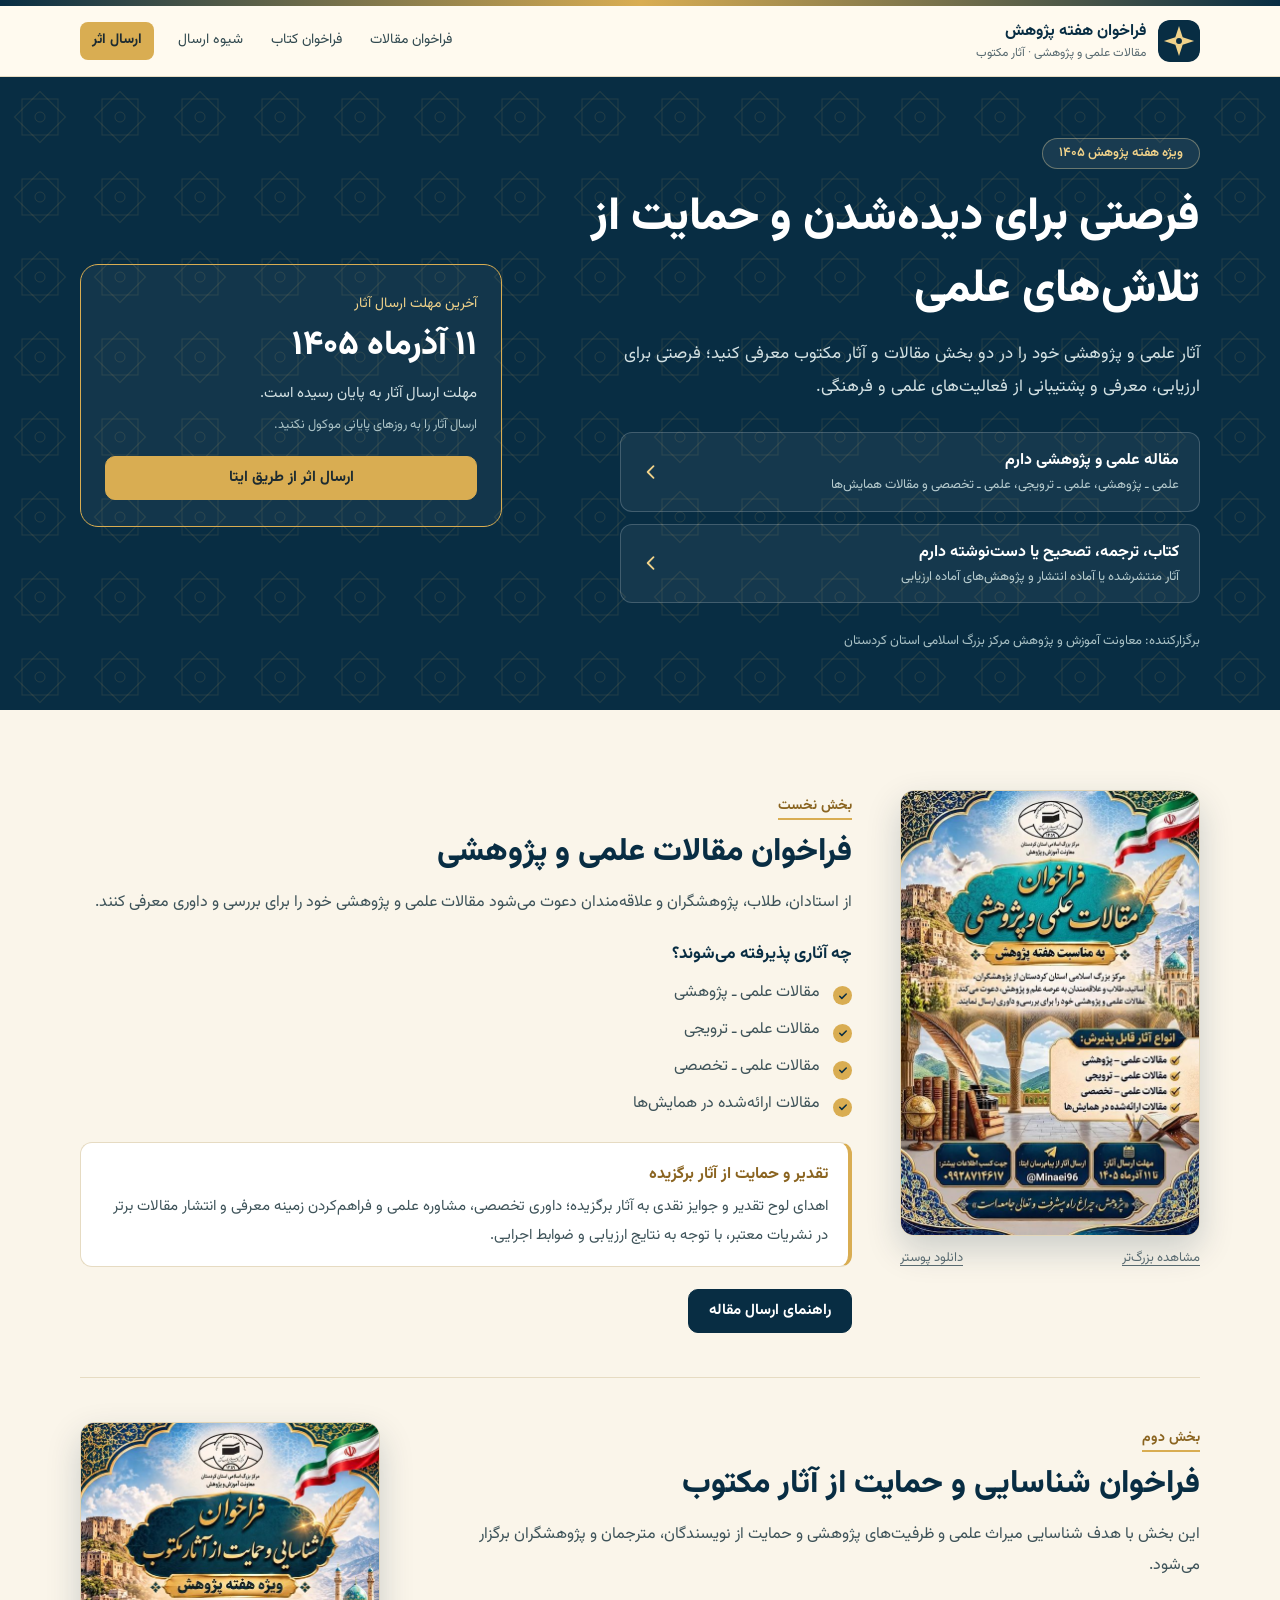
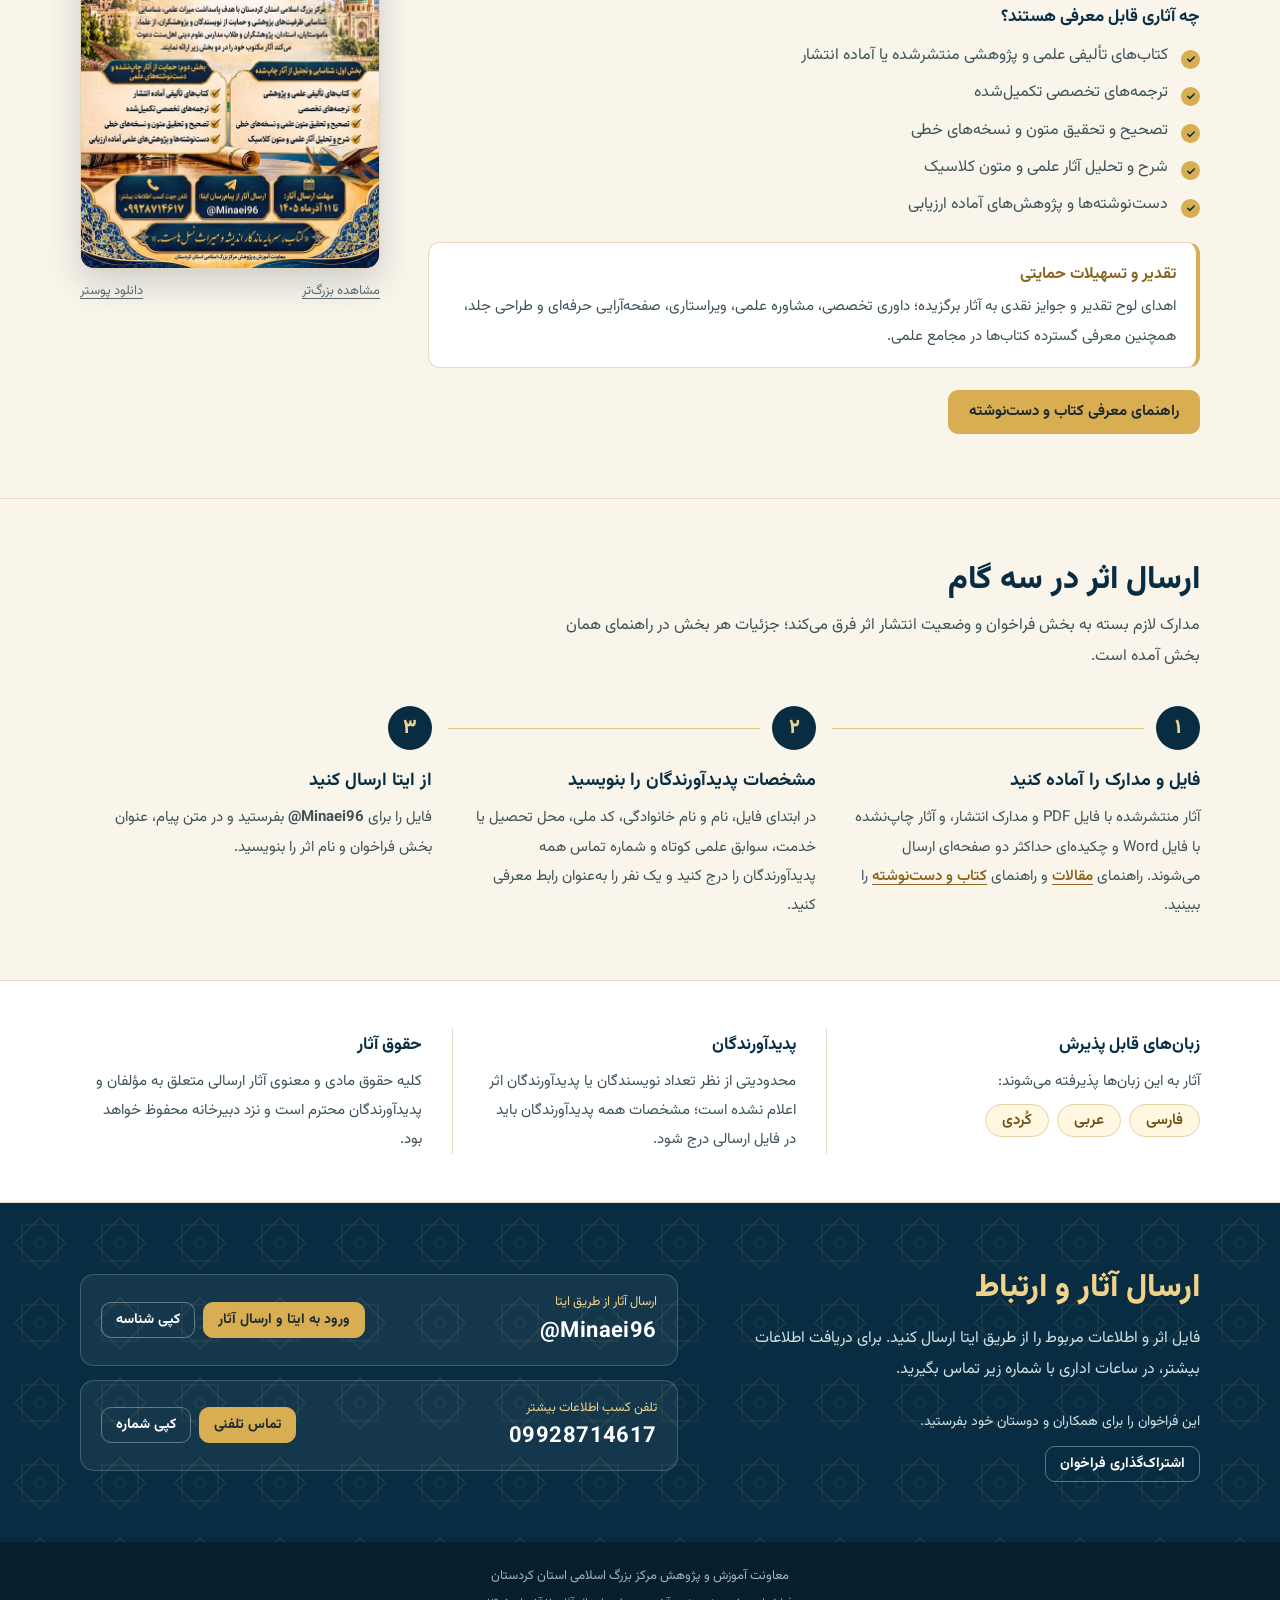
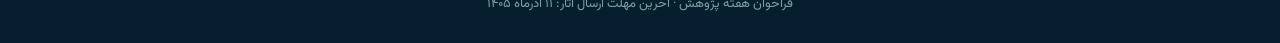
==== index.html @ f691f7b3 "Add files via upload" ====
<!doctype html>
<html lang="fa" dir="rtl">
<head>
<meta charset="utf-8">
<meta name="viewport" content="width=device-width, initial-scale=1">
<title>فراخوان هفته پژوهش | مقالات و آثار مکتوب</title>
<meta name="description" content="فراخوان هفته پژوهش: شناسایی مقالات علمی و پژوهشی و حمایت از آثار مکتوب. آخرین مهلت ارسال آثار: ۱۱ آذرماه ۱۴۰۵">
<meta name="theme-color" content="#082d43">
<link rel="canonical" href="https://pooryaminaei96.github.io/kurdistan_research_portal/">
<meta property="og:type" content="website">
<meta property="og:locale" content="fa_IR">
<meta property="og:title" content="فراخوان هفته پژوهش ۱۴۰۵">
<meta property="og:description" content="ارسال مقالات علمی و پژوهشی و آثار مکتوب تا ۱۱ آذرماه ۱۴۰۵">
<meta property="og:url" content="https://pooryaminaei96.github.io/kurdistan_research_portal/">
<meta property="og:image" content="https://pooryaminaei96.github.io/kurdistan_research_portal/assets/poster-articles.jpg">
<meta property="og:image:width" content="687">
<meta property="og:image:height" content="1024">
<meta name="twitter:card" content="summary_large_image">
<link rel="icon" type="image/svg+xml" href="assets/favicon.svg">
<link rel="preconnect" href="https://fonts.googleapis.com">
<link rel="preconnect" href="https://fonts.gstatic.com" crossorigin>
<link rel="stylesheet" href="https://fonts.googleapis.com/css2?family=Vazirmatn:wght@400;600;800&display=swap">
<link rel="stylesheet" href="css/style.css?v=2">
<script defer src="js/main.js?v=2"></script>
</head>
<body>
<a class="skip" href="#main">رفتن به محتوا</a>
<div class="topbar"></div>

<header class="site-header">
  <div class="wrap nav">
    <a class="brand" href="index.html">
      <img src="assets/favicon.svg" alt="" width="42" height="42">
      <span><strong>فراخوان هفته پژوهش</strong><small>مقالات علمی و پژوهشی · آثار مکتوب</small></span>
    </a>
    <nav class="navlinks" aria-label="پیمایش اصلی">
      <a href="#articles">فراخوان مقالات</a>
      <a href="#books">فراخوان کتاب</a>
      <a href="#steps">شیوه ارسال</a>
      <a class="nav-cta" href="#contact">ارسال اثر</a>
    </nav>
  </div>
</header>

<main id="main">

<!-- ========== بخش اول صفحه ========== -->
<section class="hero">
  <div class="wrap hero-inner">
    <div>
      <span class="pill">ویژه هفته پژوهش ۱۴۰۵</span>
      <h1>فرصتی برای دیده‌شدن و حمایت از تلاش‌های علمی</h1>
      <p class="hero-lead">آثار علمی و پژوهشی خود را در دو بخش مقالات و آثار مکتوب معرفی کنید؛ فرصتی برای ارزیابی، معرفی و پشتیبانی از فعالیت‌های علمی و فرهنگی.</p>
      <div class="paths">
        <a class="path" href="#articles">
          <span><strong>مقاله علمی و پژوهشی دارم</strong><small>علمی ـ پژوهشی، علمی ـ ترویجی، علمی ـ تخصصی و مقالات همایش‌ها</small></span>
          <svg viewBox="0 0 24 24" aria-hidden="true"><path d="M15 5l-7 7 7 7" fill="none" stroke="currentColor" stroke-width="2.2" stroke-linecap="round" stroke-linejoin="round"/></svg>
        </a>
        <a class="path" href="#books">
          <span><strong>کتاب، ترجمه، تصحیح یا دست‌نوشته دارم</strong><small>آثار منتشرشده یا آماده انتشار و پژوهش‌های آماده ارزیابی</small></span>
          <svg viewBox="0 0 24 24" aria-hidden="true"><path d="M15 5l-7 7 7 7" fill="none" stroke="currentColor" stroke-width="2.2" stroke-linecap="round" stroke-linejoin="round"/></svg>
        </a>
      </div>
      <p class="hero-organizer">برگزارکننده: معاونت آموزش و پژوهش مرکز بزرگ اسلامی استان کردستان</p>
    </div>

    <aside class="deadline-card" aria-label="مهلت ارسال آثار">
      <p class="label">آخرین مهلت ارسال آثار</p>
      <p class="date">۱۱ آذرماه ۱۴۰۵</p>
      <p class="countdown" data-countdown></p>
      <p class="note">ارسال آثار را به روزهای پایانی موکول نکنید.</p>
      <a class="btn gold" href="#contact">ارسال اثر از طریق ایتا</a>
    </aside>
  </div>
</section>

<!-- ========== فراخوان‌ها ========== -->
<div class="wrap calls">

  <section class="call-panel" id="articles" aria-labelledby="articles-title">
    <div class="poster-side">
      <a class="poster-btn" href="assets/poster-articles.jpg" target="_blank" rel="noopener" data-lightbox data-title="پوستر فراخوان مقالات علمی و پژوهشی" data-alt="پوستر فراخوان مقالات علمی و پژوهشی" aria-label="مشاهده پوستر فراخوان مقالات در اندازه اصلی">
        <img src="assets/poster-articles-thumb.jpg" width="600" height="894" loading="lazy" alt="پوستر فراخوان مقالات علمی و پژوهشی">
      </a>
      <div class="poster-links">
        <a href="assets/poster-articles.jpg" target="_blank" rel="noopener" data-lightbox data-title="پوستر فراخوان مقالات علمی و پژوهشی" data-alt="پوستر فراخوان مقالات علمی و پژوهشی">مشاهده بزرگ‌تر</a>
        <a href="assets/poster-articles.jpg" download>دانلود پوستر</a>
      </div>
    </div>
    <div class="call-content">
      <span class="call-kicker">بخش نخست</span>
      <h2 id="articles-title">فراخوان مقالات علمی و پژوهشی</h2>
      <p>از استادان، طلاب، پژوهشگران و علاقه‌مندان دعوت می‌شود مقالات علمی و پژوهشی خود را برای بررسی و داوری معرفی کنند.</p>
      <h3>چه آثاری پذیرفته می‌شوند؟</h3>
      <ul class="check-list">
        <li>مقالات علمی ـ پژوهشی</li>
        <li>مقالات علمی ـ ترویجی</li>
        <li>مقالات علمی ـ تخصصی</li>
        <li>مقالات ارائه‌شده در همایش‌ها</li>
      </ul>
      <div class="benefit">
        <strong>تقدیر و حمایت از آثار برگزیده</strong>
        <p>اهدای لوح تقدیر و جوایز نقدی به آثار برگزیده؛ داوری تخصصی، مشاوره علمی و فراهم‌کردن زمینه معرفی و انتشار مقالات برتر در نشریات معتبر، با توجه به نتایج ارزیابی و ضوابط اجرایی.</p>
      </div>
      <a class="btn" href="article-guide.html">راهنمای ارسال مقاله</a>
    </div>
  </section>

  <section class="call-panel reverse" id="books" aria-labelledby="books-title">
    <div class="poster-side">
      <a class="poster-btn" href="assets/poster-books.jpg" target="_blank" rel="noopener" data-lightbox data-title="پوستر فراخوان شناسایی و حمایت از آثار مکتوب" data-alt="پوستر فراخوان شناسایی و حمایت از آثار مکتوب" aria-label="مشاهده پوستر فراخوان کتاب در اندازه اصلی">
        <img src="assets/poster-books-thumb.jpg" width="600" height="895" loading="lazy" alt="پوستر فراخوان شناسایی و حمایت از آثار مکتوب">
      </a>
      <div class="poster-links">
        <a href="assets/poster-books.jpg" target="_blank" rel="noopener" data-lightbox data-title="پوستر فراخوان شناسایی و حمایت از آثار مکتوب" data-alt="پوستر فراخوان شناسایی و حمایت از آثار مکتوب">مشاهده بزرگ‌تر</a>
        <a href="assets/poster-books.jpg" download>دانلود پوستر</a>
      </div>
    </div>
    <div class="call-content">
      <span class="call-kicker">بخش دوم</span>
      <h2 id="books-title">فراخوان شناسایی و حمایت از آثار مکتوب</h2>
      <p>این بخش با هدف شناسایی میراث علمی و ظرفیت‌های پژوهشی و حمایت از نویسندگان، مترجمان و پژوهشگران برگزار می‌شود.</p>
      <h3>چه آثاری قابل معرفی هستند؟</h3>
      <ul class="check-list">
        <li>کتاب‌های تألیفی علمی و پژوهشی منتشرشده یا آماده انتشار</li>
        <li>ترجمه‌های تخصصی تکمیل‌شده</li>
        <li>تصحیح و تحقیق متون و نسخه‌های خطی</li>
        <li>شرح و تحلیل آثار علمی و متون کلاسیک</li>
        <li>دست‌نوشته‌ها و پژوهش‌های آماده ارزیابی</li>
      </ul>
      <div class="benefit">
        <strong>تقدیر و تسهیلات حمایتی</strong>
        <p>اهدای لوح تقدیر و جوایز نقدی به آثار برگزیده؛ داوری تخصصی، مشاوره علمی، ویراستاری، صفحه‌آرایی حرفه‌ای و طراحی جلد، همچنین معرفی گسترده کتاب‌ها در مجامع علمی.</p>
      </div>
      <a class="btn gold" href="book-guide.html">راهنمای معرفی کتاب و دست‌نوشته</a>
    </div>
  </section>

</div>

<!-- ========== گام‌های ارسال ========== -->
<section class="steps" id="steps" aria-labelledby="steps-title">
  <div class="wrap">
    <h2 class="section-title" id="steps-title">ارسال اثر در سه گام</h2>
    <p class="section-sub">مدارک لازم بسته به بخش فراخوان و وضعیت انتشار اثر فرق می‌کند؛ جزئیات هر بخش در راهنمای همان بخش آمده است.</p>
    <ol class="step-list">
      <li>
        <h3>فایل و مدارک را آماده کنید</h3>
        <p>آثار منتشرشده با فایل PDF و مدارک انتشار، و آثار چاپ‌نشده با فایل Word و چکیده‌ای حداکثر دو صفحه‌ای ارسال می‌شوند. راهنمای <a href="article-guide.html">مقالات</a> و راهنمای <a href="book-guide.html">کتاب و دست‌نوشته</a> را ببینید.</p>
      </li>
      <li>
        <h3>مشخصات پدیدآورندگان را بنویسید</h3>
        <p>در ابتدای فایل، نام و نام خانوادگی، کد ملی، محل تحصیل یا خدمت، سوابق علمی کوتاه و شماره تماس همه پدیدآورندگان را درج کنید و یک نفر را به‌عنوان رابط معرفی کنید.</p>
      </li>
      <li>
        <h3>از ایتا ارسال کنید</h3>
        <p>فایل را برای <strong dir="ltr">@Minaei96</strong> بفرستید و در متن پیام، عنوان بخش فراخوان و نام اثر را بنویسید.</p>
      </li>
    </ol>
  </div>
</section>

<!-- ========== ضوابط عمومی ========== -->
<section class="rules" aria-label="ضوابط عمومی فراخوان">
  <div class="wrap rules-grid">
    <div class="rule">
      <h3>زبان‌های قابل پذیرش</h3>
      <p>آثار به این زبان‌ها پذیرفته می‌شوند:</p>
      <div class="chips"><span class="chip">فارسی</span><span class="chip">عربی</span><span class="chip">کُردی</span></div>
    </div>
    <div class="rule">
      <h3>پدیدآورندگان</h3>
      <p>محدودیتی از نظر تعداد نویسندگان یا پدیدآورندگان اثر اعلام نشده است؛ مشخصات همه پدیدآورندگان باید در فایل ارسالی درج شود.</p>
    </div>
    <div class="rule">
      <h3>حقوق آثار</h3>
      <p>کلیه حقوق مادی و معنوی آثار ارسالی متعلق به مؤلفان و پدیدآورندگان محترم است و نزد دبیرخانه محفوظ خواهد بود.</p>
    </div>
  </div>
</section>

<!-- ========== ارسال و تماس ========== -->
<section class="contact" id="contact" aria-labelledby="contact-title">
  <div class="wrap contact-grid">
    <div>
      <h2 id="contact-title">ارسال آثار و ارتباط</h2>
      <p>فایل اثر و اطلاعات مربوط را از طریق ایتا ارسال کنید. برای دریافت اطلاعات بیشتر، در ساعات اداری با شماره زیر تماس بگیرید.</p>
      <div class="share">
        <p>این فراخوان را برای همکاران و دوستان خود بفرستید.</p>
        <button class="btn outline-light small" type="button" data-share>اشتراک‌گذاری فراخوان</button>
      </div>
    </div>
    <div class="contact-items">
      <div class="contact-item">
        <div><small>ارسال آثار از طریق ایتا</small><strong dir="ltr">@Minaei96</strong></div>
        <div class="contact-actions">
          <a class="btn gold small" href="https://eitaa.com/Minaei96" target="_blank" rel="noopener">ورود به ایتا و ارسال آثار</a>
          <button class="btn outline-light small" type="button" data-copy="@Minaei96">کپی شناسه</button>
        </div>
      </div>
      <div class="contact-item">
        <div><small>تلفن کسب اطلاعات بیشتر</small><strong dir="ltr">09928714617</strong></div>
        <div class="contact-actions">
          <a class="btn gold small" href="tel:09928714617">تماس تلفنی</a>
          <button class="btn outline-light small" type="button" data-copy="09928714617">کپی شماره</button>
        </div>
      </div>
    </div>
  </div>
</section>

</main>

<footer class="site-footer">
  <div class="wrap">
    <p>معاونت آموزش و پژوهش مرکز بزرگ اسلامی استان کردستان</p>
    <p>فراخوان هفته پژوهش · آخرین مهلت ارسال آثار: ۱۱ آذرماه ۱۴۰۵</p>
  </div>
</footer>

<!-- نمایش بزرگ پوستر -->
<dialog class="lightbox" id="lightbox" aria-label="نمایش پوستر">
  <div class="lightbox-box">
    <div class="lightbox-bar">
      <span class="lightbox-title"></span>
      <div class="lightbox-tools">
        <a class="btn light small lightbox-dl" href="#" download>دانلود</a>
        <button class="btn small" type="button" data-close>بستن</button>
      </div>
    </div>
    <img alt="">
  </div>
</dialog>

</body>
</html>
---- css/style.css ----
/* ==========================================================
   فراخوان هفته پژوهش ۱۴۰۵ — استایل اصلی
   فونت: Vazirmatn (از گوگل‌فونت در تگ <link> هر صفحه لود می‌شود)
   اگر می‌خواهید فونت روی خود سایت باشد، README.txt را ببینید.
   ========================================================== */

/* --- اگر فونت را روی سایت گذاشتید، این بخش را از حالت کامنت دربیاورید ---
@font-face{font-family:"Vazirmatn";font-weight:400;font-display:swap;src:url("../assets/fonts/Vazirmatn-Regular.woff2") format("woff2")}
@font-face{font-family:"Vazirmatn";font-weight:600;font-display:swap;src:url("../assets/fonts/Vazirmatn-SemiBold.woff2") format("woff2")}
@font-face{font-family:"Vazirmatn";font-weight:800;font-display:swap;src:url("../assets/fonts/Vazirmatn-ExtraBold.woff2") format("woff2")}
*/

/* ---------- متغیرهای رنگ و طرح ---------- */
:root{
  --navy:#082d43;
  --navy-deep:#051f2f;
  --teal:#10465a;
  --gold:#d9ad52;
  --gold-light:#f0d28a;
  --gold-dark:#8a6420;
  --paper:#faf5ea;
  --white:#fff;
  --ink:#1d2b31;
  --text:#3e5359;
  --muted:#586a70;
  --line:#e6dbc2;
  /* الگوی هندسی ظریف برای پس‌زمینه بخش‌های سرمه‌ای */
  --pattern:url("data:image/svg+xml,%3Csvg xmlns='http://www.w3.org/2000/svg' width='80' height='80' viewBox='0 0 80 80' fill='none' stroke='%23d9ad52' stroke-opacity='.13' stroke-width='1'%3E%3Crect x='22' y='22' width='36' height='36'/%3E%3Crect x='22' y='22' width='36' height='36' transform='rotate(45 40 40)'/%3E%3Ccircle cx='40' cy='40' r='5'/%3E%3C/svg%3E");
}

/* ---------- پایه ---------- */
*,*::before,*::after{box-sizing:border-box}
html{scroll-behavior:smooth;scroll-padding-top:90px;-webkit-text-size-adjust:100%}
body{
  margin:0;background:var(--paper);color:var(--ink);
  font-family:Vazirmatn,Tahoma,"Segoe UI",sans-serif;
  font-size:16px;line-height:1.95;
}
img{max-width:100%;height:auto}
a{color:inherit;text-decoration:none}
h1,h2,h3{margin:0}
:focus-visible{outline:3px solid var(--gold);outline-offset:3px;border-radius:4px}

.wrap{width:min(1120px,calc(100% - 40px));margin-inline:auto}
.sr-only{position:absolute;width:1px;height:1px;overflow:hidden;clip:rect(0 0 0 0);white-space:nowrap}
.skip{position:absolute;inset-inline-start:12px;top:-70px;z-index:100;background:var(--navy);color:#fff;padding:8px 16px;border-radius:8px}
.skip:focus{top:10px}
.topbar{height:6px;background:linear-gradient(90deg,var(--navy),var(--gold),var(--navy))}

/* ---------- دکمه‌ها ---------- */
.btn{
  display:inline-flex;align-items:center;justify-content:center;gap:8px;
  min-height:44px;padding:8px 20px;border-radius:10px;
  border:1px solid var(--navy);background:var(--navy);color:#fff;
  font-family:inherit;font-size:15px;font-weight:700;line-height:1.5;text-align:center;
  cursor:pointer;transition:background .2s,border-color .2s,color .2s;
}
.btn:hover{background:var(--teal);border-color:var(--teal)}
.btn.gold{background:var(--gold);border-color:var(--gold);color:var(--ink)}
.btn.gold:hover{background:#e6c070;border-color:#e6c070}
.btn.light{background:#fff;color:var(--navy);border-color:#d3dadc}
.btn.light:hover{background:#f2f6f6}
.btn.outline-light{background:transparent;border-color:#ffffff55;color:#fff}
.btn.outline-light:hover{background:#ffffff1a;border-color:var(--gold-light)}
.btn.small{min-height:36px;padding:3px 14px;font-size:14px}

/* ---------- سربرگ ---------- */
.site-header{
  position:sticky;top:0;z-index:50;
  background:rgba(255,250,240,.95);
  -webkit-backdrop-filter:blur(10px);backdrop-filter:blur(10px);
  border-bottom:1px solid var(--line);
}
.nav{display:flex;align-items:center;justify-content:space-between;gap:16px;min-height:70px}
.brand{display:flex;align-items:center;gap:12px;min-width:0}
.brand img{width:42px;height:42px;border-radius:12px;flex:none}
.brand strong{display:block;font-size:16px;color:var(--navy);line-height:1.5}
.brand small{display:block;font-size:12px;color:var(--muted);line-height:1.5}
.navlinks{display:flex;align-items:center;gap:4px;font-size:14px}
.navlinks a{padding:5px 12px;border-radius:8px;color:#31494f;transition:background .2s}
.navlinks a:hover{background:#f1e8d0;color:var(--navy)}
.navlinks .nav-cta{background:var(--gold);color:var(--ink);font-weight:700;margin-inline-start:8px}
.navlinks .nav-cta:hover{background:#e6c070}

/* ---------- بخش اول صفحه (Hero) ---------- */
.hero{position:relative;background:var(--navy);color:#fff;overflow:hidden}
.hero::before,.contact::before,.page-hero::before{
  content:"";position:absolute;top:0;right:0;bottom:0;left:0;
  background-image:var(--pattern);background-size:80px 80px;pointer-events:none;
}
.hero-inner{
  position:relative;display:grid;grid-template-columns:minmax(0,1.55fr) minmax(280px,1fr);
  gap:44px;align-items:center;padding:60px 0 56px;
}
.pill{
  display:inline-block;border:1px solid #e4cf9d66;background:#ffffff12;color:var(--gold-light);
  border-radius:999px;padding:2px 16px;font-size:13px;font-weight:600;margin-bottom:14px;
}
.hero h1{font-size:clamp(28px,4.2vw,46px);line-height:1.55;font-weight:800;color:#fff;margin-bottom:12px}
.hero-lead{font-size:17px;color:#d3e1e3;max-width:620px;margin:0 0 28px}
.paths{display:grid;gap:12px;max-width:580px}
.path{
  display:flex;align-items:center;justify-content:space-between;gap:14px;
  padding:14px 20px;border:1px solid #ffffff30;background:#ffffff0e;border-radius:12px;
  transition:background .2s,border-color .2s;
}
.path:hover{background:#ffffff1c;border-color:var(--gold)}
.path strong{display:block;font-size:16px;line-height:1.7}
.path small{display:block;color:#b6cbce;font-size:13px;line-height:1.7}
.path svg{flex:none;width:20px;height:20px;color:var(--gold-light)}
.hero-organizer{margin:26px 0 0;font-size:13px;color:#a9c1c5}

.deadline-card{border:1px solid var(--gold);border-radius:18px;padding:26px 24px;background:#ffffff0b}
.deadline-card p{margin:0}
.deadline-card .label{color:var(--gold-light);font-size:14px}
.deadline-card .date{font-size:clamp(26px,3vw,34px);font-weight:800;line-height:1.5;margin:2px 0 8px}
.countdown{color:#d3e1e3;font-size:15px;min-height:30px}
.countdown b{color:var(--gold-light);font-size:18px}
.deadline-card .note{font-size:13px;color:#a9c1c5;margin:4px 0 18px}
.deadline-card .btn{width:100%}

/* ---------- فراخوان‌ها ---------- */
.calls{padding:36px 0 20px}
.call-panel{
  display:grid;grid-template-columns:minmax(220px,300px) minmax(0,1fr);
  gap:48px;align-items:start;padding:44px 0;border-top:1px solid var(--line);
}
.call-panel:first-child{border-top:0}
.call-panel.reverse{grid-template-columns:minmax(0,1fr) minmax(220px,300px)}
.call-panel.reverse .poster-side{order:2}

.poster-side{display:flex;flex-direction:column;gap:10px}
.poster-btn{
  display:block;border:1px solid #e3d6b8;border-radius:14px;overflow:hidden;background:#fff;
  box-shadow:0 14px 34px #082d4330;transition:transform .25s;
}
.poster-btn:hover{transform:translateY(-4px)}
.poster-btn img{display:block;width:100%;height:auto}
.poster-links{display:flex;justify-content:space-between;gap:10px;font-size:13px;color:var(--muted)}
.poster-links a{text-decoration:underline;text-underline-offset:4px}
.poster-links a:hover{color:var(--navy)}

.call-kicker{display:inline-block;font-size:14px;font-weight:700;color:var(--gold-dark);border-bottom:2px solid var(--gold);line-height:1.6}
.call-content h2{margin:6px 0 8px;color:var(--navy);font-size:clamp(23px,3vw,32px);line-height:1.6;font-weight:800}
.call-content>p{margin:0 0 14px;color:var(--text)}
.call-content h3{margin:20px 0 6px;font-size:17px;color:var(--navy)}
.check-list{list-style:none;margin:6px 0 4px;padding:0;display:grid;gap:6px}
.check-list li{position:relative;padding-inline-start:32px;color:var(--text)}
.check-list li::before{
  content:"";position:absolute;inset-inline-start:0;top:.6em;width:19px;height:19px;border-radius:50%;
  background:var(--gold) url("data:image/svg+xml,%3Csvg xmlns='http://www.w3.org/2000/svg' viewBox='0 0 24 24'%3E%3Cpath d='M5.5 12.5l4.2 4.2L18.5 8' fill='none' stroke='%23082d43' stroke-width='3' stroke-linecap='round' stroke-linejoin='round'/%3E%3C/svg%3E") center/12px no-repeat;
}
.benefit{
  background:#fff;border:1px solid var(--line);border-inline-start:4px solid var(--gold);
  border-radius:12px;padding:16px 20px;margin:22px 0;
}
.benefit strong{display:block;color:var(--gold-dark);margin-bottom:2px}
.benefit p{margin:0;font-size:15px;color:var(--text)}

/* ---------- گام‌های ارسال ---------- */
.steps{padding:56px 0 60px;border-top:1px solid var(--line)}
.section-title{font-size:clamp(23px,3vw,32px);font-weight:800;color:var(--navy);line-height:1.6}
.section-sub{margin:4px 0 0;color:var(--text);max-width:640px}
.step-list{counter-reset:step;list-style:none;margin:34px 0 0;padding:0;display:grid;grid-template-columns:repeat(3,minmax(0,1fr));gap:32px}
.step-list li{counter-increment:step;position:relative;padding-top:58px}
.step-list li::before{
  content:counter(step,persian);position:absolute;top:0;inset-inline-start:0;
  width:44px;height:44px;border-radius:50%;background:var(--navy);color:var(--gold-light);
  display:flex;align-items:center;justify-content:center;font-size:20px;font-weight:800;line-height:1;
}
.step-list li::after{
  content:"";position:absolute;top:22px;inset-inline-start:56px;inset-inline-end:-16px;height:1px;background:var(--gold);opacity:.65;
}
.step-list li:last-child::after{display:none}
.step-list h3{font-size:18px;color:var(--navy);margin-bottom:4px}
.step-list p{margin:0;font-size:15px;color:var(--text)}
.step-list p a{color:var(--gold-dark);text-decoration:underline;text-underline-offset:4px;font-weight:600}

/* ---------- ضوابط عمومی ---------- */
.rules{background:#fff;border-top:1px solid var(--line);border-bottom:1px solid var(--line);padding:48px 0}
.rules-grid{display:grid;grid-template-columns:repeat(3,minmax(0,1fr))}
.rule{padding:0 30px;border-inline-start:1px solid var(--line)}
.rule:first-child{border-inline-start:0;padding-inline-start:0}
.rule:last-child{padding-inline-end:0}
.rule h3{font-size:17px;color:var(--navy);margin-bottom:4px}
.rule p{margin:0;font-size:15px;color:var(--text)}
.chips{display:flex;flex-wrap:wrap;gap:8px;margin-top:8px}
.chip{border:1px solid #e1d2a6;background:#fff7e0;color:#6e5018;border-radius:999px;padding:1px 16px;font-size:15px;font-weight:600}

/* ---------- ارسال و تماس ---------- */
.contact{position:relative;background:var(--navy);color:#fff;padding:60px 0;overflow:hidden}
.contact-grid{position:relative;display:grid;grid-template-columns:minmax(0,1fr) minmax(0,1.25fr);gap:44px;align-items:center}
.contact h2{font-size:clamp(24px,3vw,32px);font-weight:800;color:var(--gold-light);margin-bottom:8px;line-height:1.6}
.contact p{margin:0;color:#d0dfe1}
.share{margin-top:24px}
.share p{font-size:14px;margin-bottom:10px}
.contact-items{display:grid;gap:14px}
.contact-item{
  display:flex;flex-wrap:wrap;align-items:center;justify-content:space-between;gap:12px 18px;
  border:1px solid #ffffff30;background:#ffffff0d;border-radius:14px;padding:16px 20px;
}
.contact-item small{display:block;color:var(--gold-light);font-size:13px;line-height:1.7}
.contact-item strong{display:block;font-size:22px;line-height:1.6;direction:ltr;text-align:right;letter-spacing:.02em}
.contact-actions{display:flex;flex-wrap:wrap;gap:8px}

/* ---------- پاورقی ---------- */
.site-footer{background:var(--navy-deep);color:#9db6bb;text-align:center;padding:22px 0 26px;font-size:13px}
.site-footer p{margin:0}
.site-footer p+p{margin-top:2px;color:#7f9ca2}

/* ---------- نمایش بزرگ پوستر ---------- */
.lightbox{border:0;padding:0;background:transparent;width:min(94vw,840px);max-width:none;max-height:96vh;overflow:visible}
.lightbox::backdrop{background:rgba(4,23,34,.88)}
.lightbox-box{background:#fff;border-radius:14px;padding:10px;display:flex;flex-direction:column;gap:8px;max-height:94vh}
.lightbox-bar{display:flex;align-items:center;justify-content:space-between;gap:10px;flex-wrap:wrap}
.lightbox-title{font-size:14px;font-weight:700;color:var(--navy)}
.lightbox-tools{display:flex;gap:8px}
.lightbox img{display:block;max-width:100%;max-height:calc(94vh - 90px);width:auto;height:auto;margin:0 auto;border-radius:8px;object-fit:contain}

/* ---------- صفحه‌های راهنما ---------- */
.page-hero{position:relative;background:var(--navy);color:#fff;padding:34px 0 40px;overflow:hidden}
.page-hero .wrap{position:relative}
.crumbs{margin:0 0 12px;font-size:14px;color:#a9c1c5}
.crumbs a{color:var(--gold-light)}
.crumbs a:hover{text-decoration:underline;text-underline-offset:4px}
.page-hero h1{font-size:clamp(25px,4vw,38px);font-weight:800;line-height:1.55;margin:4px 0 6px}
.page-hero p.lead{margin:0;color:#d0dfe1;max-width:640px}

.guide-layout{display:grid;grid-template-columns:230px minmax(0,1fr);gap:40px;align-items:start;padding:36px 0 64px}
.toc{position:sticky;top:96px;font-size:14px}
.toc strong{display:block;color:var(--navy);margin-bottom:8px;font-size:15px}
.toc ol{list-style:none;margin:0;padding:0;border-inline-start:2px solid var(--line)}
.toc a{display:block;padding:4px 14px;margin-inline-start:-2px;border-inline-start:2px solid transparent;color:var(--text);line-height:1.8}
.toc a:hover{color:var(--navy)}
.toc a[aria-current="true"]{color:var(--navy);font-weight:700;border-inline-start-color:var(--gold)}

.guide-main{min-width:0;max-width:780px}
.guide-intro{background:#fff;border:1px solid var(--line);border-inline-start:4px solid var(--gold);border-radius:12px;padding:18px 22px;margin-bottom:6px}
.guide-intro strong{color:var(--navy);font-size:17px}
.guide-intro p{margin:4px 0 0;color:var(--text)}
.guide-section{padding:28px 0;border-bottom:1px solid var(--line)}
.guide-section h2{font-size:21px;font-weight:800;color:var(--navy);margin-bottom:8px;line-height:1.7}
.guide-section p,.guide-section li{color:var(--text);font-size:16px}
.guide-section p{margin:0 0 10px}
.guide-section ul{padding-inline-start:24px;margin:6px 0 12px}
.guide-section li{margin-bottom:2px}
.deadline-inline{display:inline-block;background:#fff7e0;border:1px solid #e1d2a6;border-radius:10px;padding:2px 14px;color:#6e5018!important;font-weight:800}

.template{background:#fff;border:1px dashed #cdb87d;border-radius:12px;padding:12px 18px 14px;margin:16px 0}
.template-head{display:flex;align-items:center;justify-content:space-between;gap:10px;margin-bottom:4px}
.template-head strong{color:var(--navy);font-size:15px}
.template pre{margin:0;white-space:pre-wrap;font-family:inherit;font-size:15px;line-height:2.1;color:#2b3e44}

.guide-actions{display:flex;flex-wrap:wrap;gap:10px;margin:26px 0 8px}
.back{display:inline-flex;align-items:center;gap:6px;margin-top:10px;color:var(--gold-dark);font-weight:700;font-size:15px}
.back svg{width:18px;height:18px}
.back:hover{text-decoration:underline;text-underline-offset:4px}

/* ---------- صفحه ۴۰۴ ---------- */
.notfound{min-height:70vh;display:flex;align-items:center;justify-content:center;text-align:center;padding:40px 20px}
.notfound h1{font-size:28px;color:var(--navy);margin-bottom:8px}
.notfound p{color:var(--text);margin:0 0 20px}

/* ==========================================================
   واکنش‌گرا
   ========================================================== */
@media (max-width:900px){
  .hero-inner{grid-template-columns:1fr;gap:30px;padding:44px 0 44px}
  .call-panel,.call-panel.reverse{grid-template-columns:1fr;gap:26px;padding:34px 0}
  .call-panel.reverse .poster-side{order:0}
  .poster-side{max-width:300px;margin-inline:auto;width:100%}
  .step-list{grid-template-columns:1fr;gap:26px}
  .step-list li::after{display:none}
  .rules-grid{grid-template-columns:1fr;gap:24px}
  .rule,.rule:first-child,.rule:last-child{padding:0;border-inline-start:0}
  .rule+.rule{border-top:1px solid var(--line);padding-top:22px}
  .contact-grid{grid-template-columns:1fr;gap:30px}
  .guide-layout{grid-template-columns:1fr;gap:18px;padding-top:26px}
  .toc{position:static}
  .toc ol{display:flex;flex-wrap:wrap;gap:6px;border:0}
  .toc a{border:1px solid var(--line);border-radius:999px;background:#fff;padding:1px 14px;margin:0;font-size:13px}
  .toc a[aria-current="true"]{border-color:var(--gold);background:#fff7e0}
}
@media (max-width:640px){
  .wrap{width:calc(100% - 28px)}
  .nav{min-height:62px}
  .brand small{display:none}
  .navlinks a:not(.nav-cta){display:none}
  .hero h1{font-size:27px}
  .hero-lead{font-size:16px}
  .deadline-card{padding:22px 18px}
  .contact{padding:44px 0}
  .contact-item{padding:14px 16px}
  .contact-item strong{font-size:19px}
  .guide-section h2{font-size:19px}
  .page-hero{padding:26px 0 30px}
}

/* ---------- کاهش حرکت ---------- */
@media (prefers-reduced-motion:reduce){
  html{scroll-behavior:auto}
  *,*::before,*::after{transition:none!important;animation:none!important}
}

/* ---------- چاپ ---------- */
@media print{
  .topbar,.site-header,.toc,.guide-actions,.back,.site-footer,.skip,.template .btn{display:none!important}
  body{background:#fff;font-size:12pt}
  .page-hero{background:#fff;color:#111;padding:6px 0}
  .page-hero::before{display:none}
  .page-hero p.lead,.crumbs{color:#333}
  .guide-layout{display:block;padding:10px 0}
  .guide-section,.guide-intro,.template{break-inside:avoid}
}
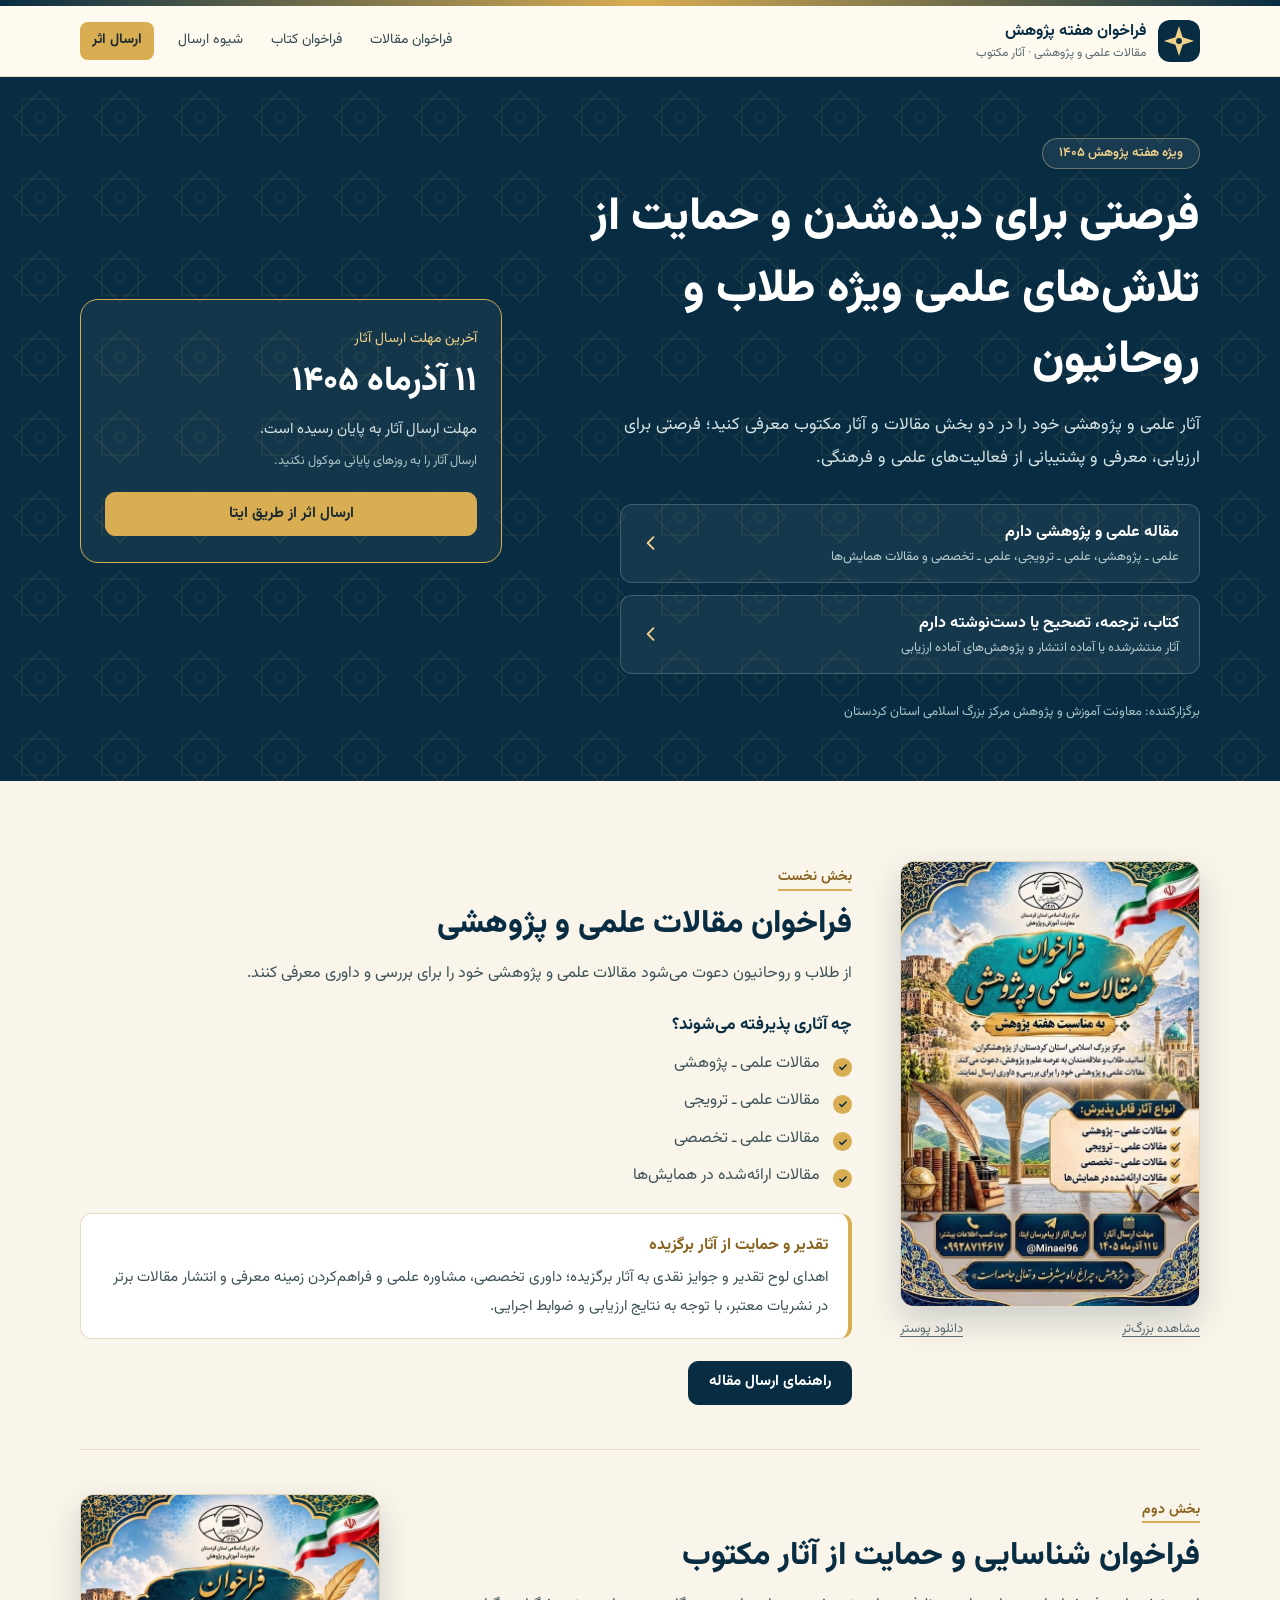
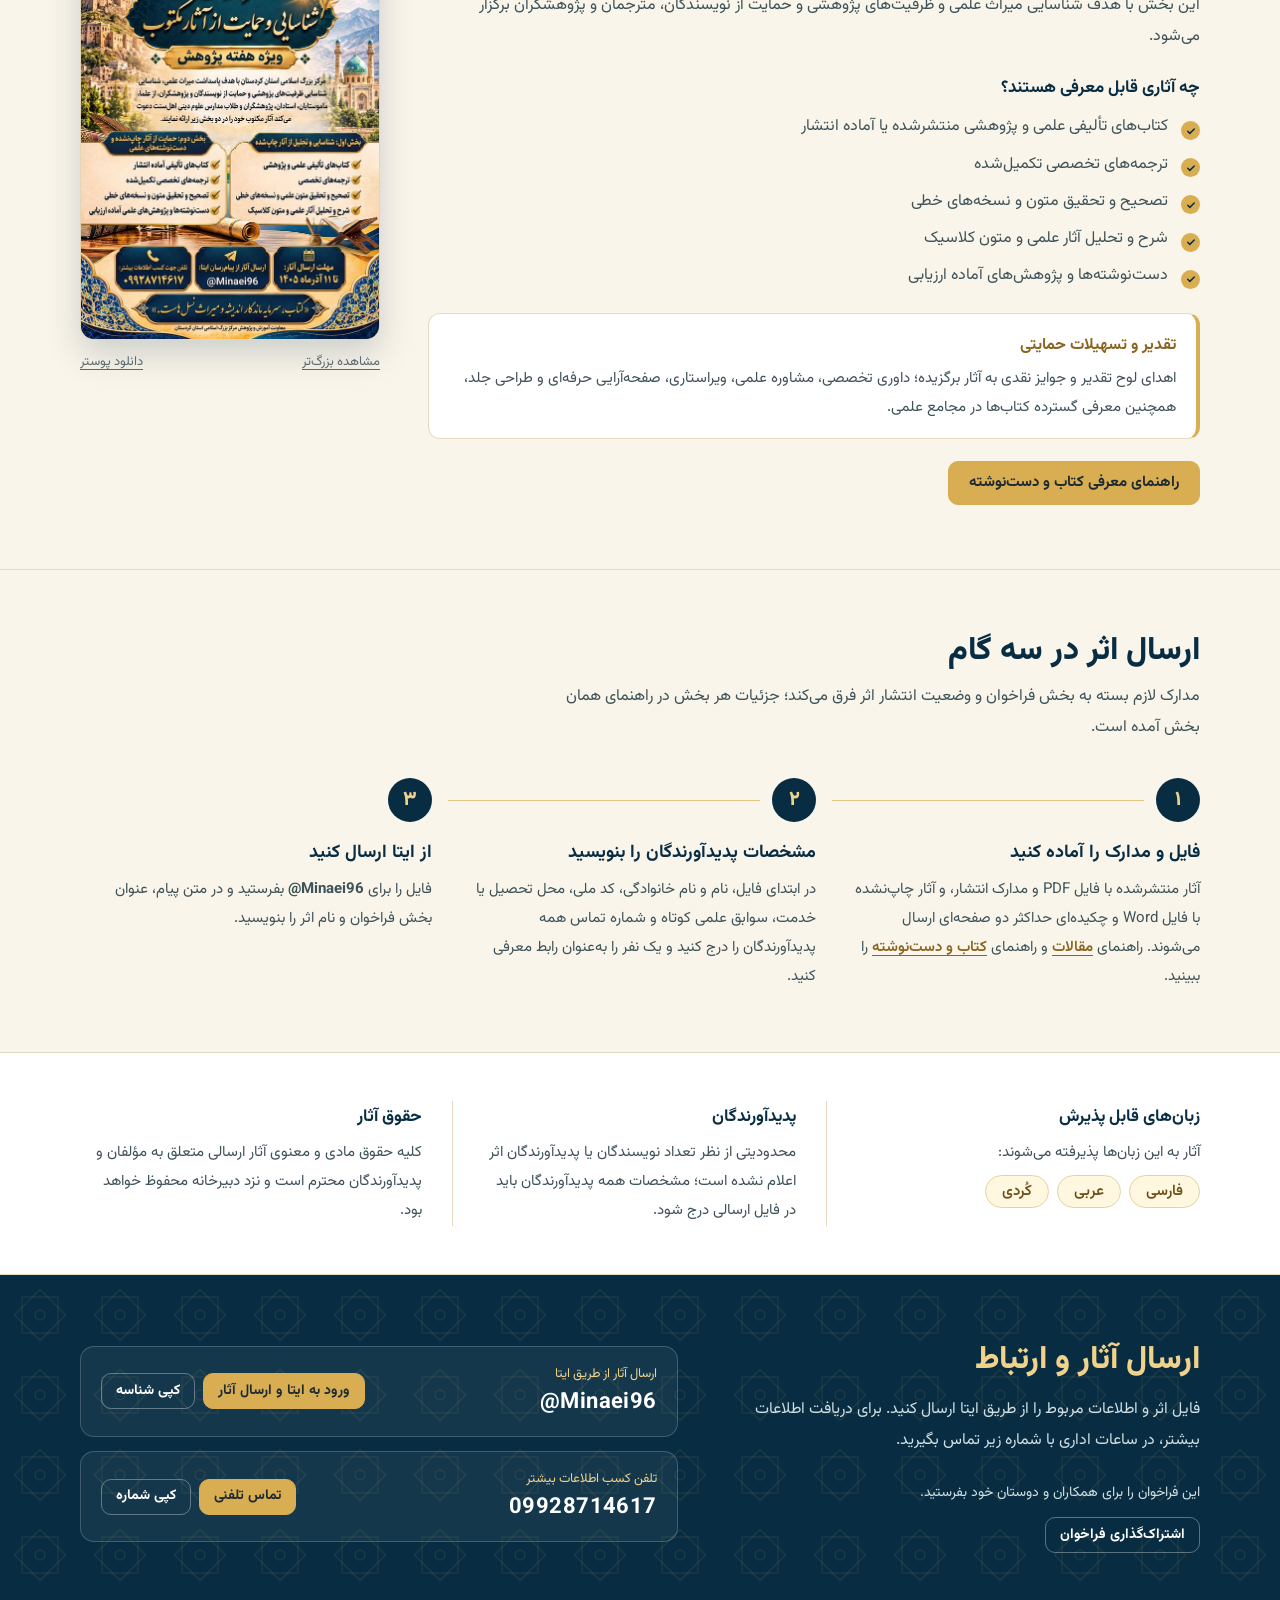
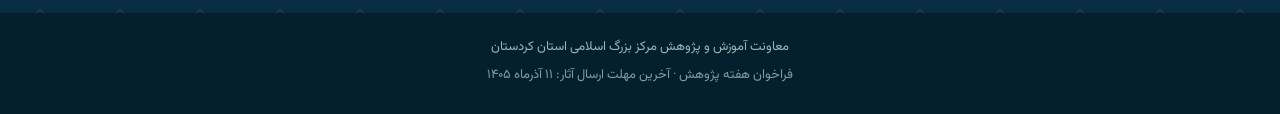
==== commit b77a6007: "Update index.html" ====
--- a/index.html
+++ b/index.html
@@ -49,7 +49,7 @@
   <div class="wrap hero-inner">
     <div>
       <span class="pill">ویژه هفته پژوهش ۱۴۰۵</span>
-      <h1>فرصتی برای دیده‌شدن و حمایت از تلاش‌های علمی</h1>
+      <h1> فرصتی برای دیده‌شدن و حمایت از تلاش‌های علمی ویژه طلاب و روحانیون</h1>
       <p class="hero-lead">آثار علمی و پژوهشی خود را در دو بخش مقالات و آثار مکتوب معرفی کنید؛ فرصتی برای ارزیابی، معرفی و پشتیبانی از فعالیت‌های علمی و فرهنگی.</p>
       <div class="paths">
         <a class="path" href="#articles">
@@ -90,7 +90,7 @@
     <div class="call-content">
       <span class="call-kicker">بخش نخست</span>
       <h2 id="articles-title">فراخوان مقالات علمی و پژوهشی</h2>
-      <p>از استادان، طلاب، پژوهشگران و علاقه‌مندان دعوت می‌شود مقالات علمی و پژوهشی خود را برای بررسی و داوری معرفی کنند.</p>
+      <p>از طلاب و روحانیون دعوت می‌شود مقالات علمی و پژوهشی خود را برای بررسی و داوری معرفی کنند.</p>
       <h3>چه آثاری پذیرفته می‌شوند؟</h3>
       <ul class="check-list">
         <li>مقالات علمی ـ پژوهشی</li>
